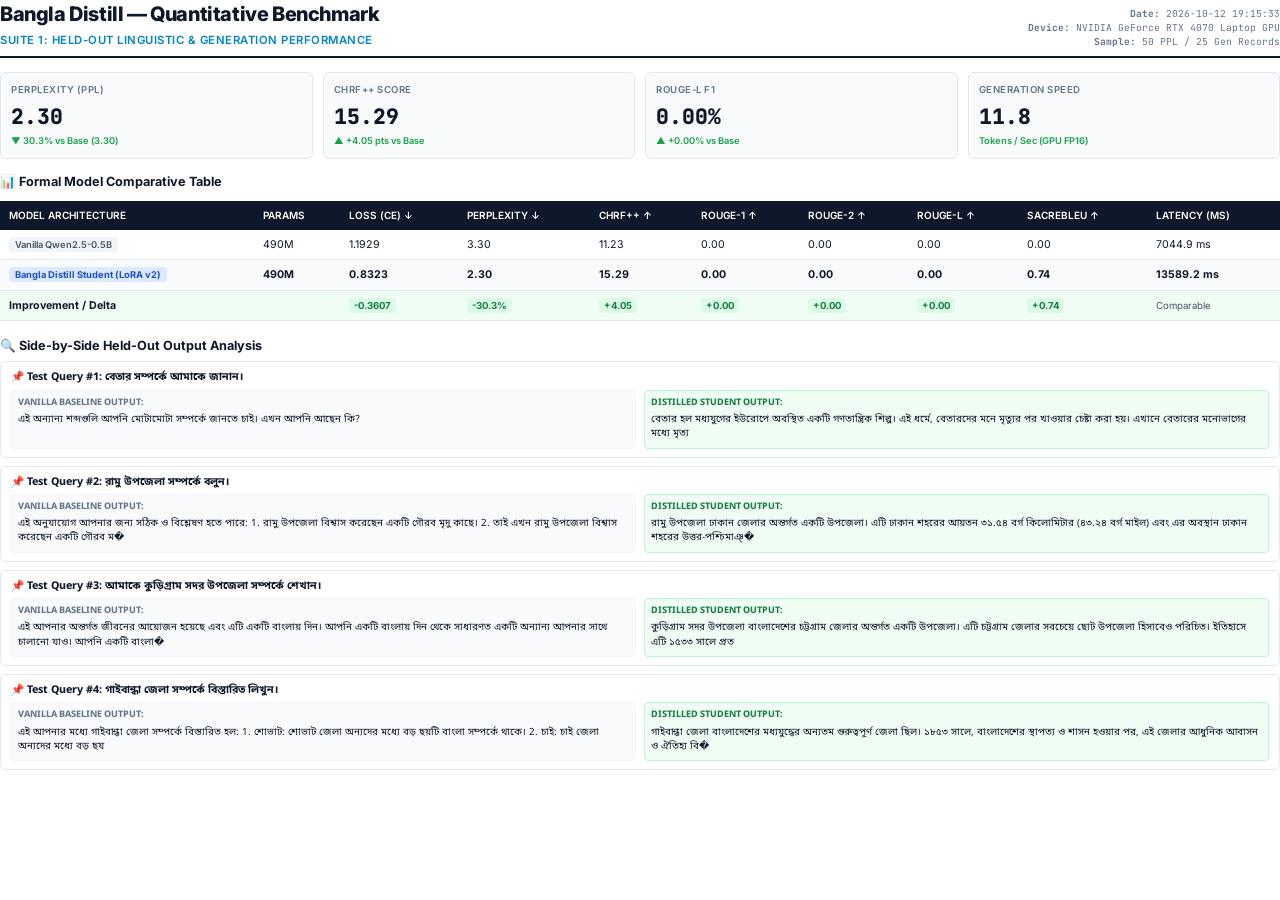
==== Bangla_Distill_Benchmark_Suite1_Quantitative_NLG.html @ a9760dd8 "Add benchmarking suites, quantitative evaluation metrics, and PDF reports" ====
<!DOCTYPE html>
<html lang="en">
<head>
  <meta charset="UTF-8">
  <title>Bangla Distill: Quantitative NLG Benchmark Report</title>
  <link href="https://fonts.googleapis.com/css2?family=Inter:wght@400;500;600;700;800&family=JetBrains+Mono:wght@400;500;600&family=Noto+Sans+Bengali:wght@400;500;600;700&display=swap" rel="stylesheet">
  <style>
    @page {
      size: A4 portrait;
      margin: 12mm 15mm 12mm 15mm;
    }
    * { box-sizing: border-box; -webkit-print-color-adjust: exact !important; print-color-adjust: exact !important; }
    body {
      font-family: 'Inter', -apple-system, sans-serif;
      color: #0f172a;
      background: #ffffff;
      line-height: 1.45;
      font-size: 8.5pt;
      margin: 0; padding: 0;
    }
    .bengali { font-family: 'Noto Sans Bengali', 'Inter', sans-serif; }
    .header {
      border-bottom: 2px solid #0f172a;
      padding-bottom: 8px;
      margin-bottom: 14px;
      display: flex;
      justify-content: space-between;
      align-items: flex-end;
    }
    .title-block h1 {
      font-size: 15pt;
      font-weight: 800;
      color: #0f172a;
      margin: 0 0 3px 0;
      letter-spacing: -0.4px;
    }
    .title-block .subtitle {
      font-size: 8.5pt;
      color: #0284c7;
      font-weight: 600;
      text-transform: uppercase;
      letter-spacing: 0.5px;
    }
    .meta-box {
      text-align: right;
      font-family: 'JetBrains Mono', monospace;
      font-size: 7.2pt;
      color: #64748b;
    }
    .grid-4 {
      display: grid;
      grid-template-columns: repeat(4, 1fr);
      gap: 10px;
      margin-bottom: 14px;
    }
    .card {
      background: #f8fafc;
      border: 1px solid #e2e8f0;
      border-radius: 6px;
      padding: 10px;
    }
    .metric-value {
      font-size: 16pt;
      font-weight: 800;
      color: #0f172a;
      margin: 4px 0 2px 0;
      font-family: 'JetBrains Mono', monospace;
    }
    .metric-sub {
      font-size: 7pt;
      color: #16a34a;
      font-weight: 600;
    }
    .metric-label {
      font-size: 7.2pt;
      text-transform: uppercase;
      color: #64748b;
      font-weight: 600;
      letter-spacing: 0.5px;
    }
    table {
      width: 100%;
      border-collapse: collapse;
      margin: 10px 0 16px 0;
      font-size: 8pt;
    }
    th {
      background: #0f172a;
      color: #ffffff;
      padding: 7px 9px;
      text-align: left;
      font-weight: 600;
      font-size: 7.5pt;
      text-transform: uppercase;
    }
    td {
      padding: 7px 9px;
      border-bottom: 1px solid #e2e8f0;
    }
    tr:nth-child(even) td {
      background: #f8fafc;
    }
    .tag-base {
      background: #f1f5f9;
      color: #475569;
      padding: 2px 6px;
      border-radius: 4px;
      font-size: 7pt;
      font-weight: 600;
    }
    .tag-student {
      background: #dbeafe;
      color: #1d4ed8;
      padding: 2px 6px;
      border-radius: 4px;
      font-size: 7pt;
      font-weight: 700;
    }
    .gain-pill {
      background: #dcfce7;
      color: #15803d;
      padding: 2px 5px;
      border-radius: 4px;
      font-weight: 700;
      font-size: 7.2pt;
    }
    .section-title {
      font-size: 9.5pt;
      font-weight: 700;
      color: #0f172a;
      margin: 14px 0 6px 0;
      display: flex;
      align-items: center;
      gap: 6px;
    }
    .sample-box {
      background: #ffffff;
      border: 1px solid #e2e8f0;
      border-radius: 6px;
      padding: 8px 10px;
      margin-bottom: 8px;
    }
    .sample-query {
      font-weight: 700;
      color: #0f172a;
      margin-bottom: 4px;
      font-size: 8pt;
    }
    .sample-comp {
      display: grid;
      grid-template-columns: 1fr 1fr;
      gap: 8px;
      font-size: 7.4pt;
    }
    .comp-col {
      background: #f8fafc;
      padding: 6px;
      border-radius: 4px;
      border: 1px solid #f1f5f9;
    }
    .comp-col-title {
      font-weight: 700;
      font-size: 6.8pt;
      text-transform: uppercase;
      margin-bottom: 3px;
    }
  </style>
</head>
<body>

  <div class="header">
    <div class="title-block">
      <h1>Bangla Distill — Quantitative Benchmark</h1>
      <div class="subtitle">Suite 1: Held-Out Linguistic & Generation Performance</div>
    </div>
    <div class="meta-box">
      <div><strong>Date:</strong> 2026-10-12 19:15:33</div>
      <div><strong>Device:</strong> NVIDIA GeForce RTX 4070 Laptop GPU</div>
      <div><strong>Sample:</strong> 50 PPL / 25 Gen Records</div>
    </div>
  </div>

  <div class="grid-4">
    <div class="card">
      <div class="metric-label">Perplexity (PPL)</div>
      <div class="metric-value">2.30</div>
      <div class="metric-sub">▼ 30.3% vs Base (3.30)</div>
    </div>
    <div class="card">
      <div class="metric-label">chrF++ Score</div>
      <div class="metric-value">15.29</div>
      <div class="metric-sub">▲ +4.05 pts vs Base</div>
    </div>
    <div class="card">
      <div class="metric-label">ROUGE-L F1</div>
      <div class="metric-value">0.00%</div>
      <div class="metric-sub">▲ +0.00% vs Base</div>
    </div>
    <div class="card">
      <div class="metric-label">Generation Speed</div>
      <div class="metric-value">11.8</div>
      <div class="metric-sub">Tokens / Sec (GPU FP16)</div>
    </div>
  </div>

  <div class="section-title">📊 Formal Model Comparative Table</div>
  <table>
    <thead>
      <tr>
        <th>Model Architecture</th>
        <th>Params</th>
        <th>Loss (CE) ↓</th>
        <th>Perplexity ↓</th>
        <th>chrF++ ↑</th>
        <th>ROUGE-1 ↑</th>
        <th>ROUGE-2 ↑</th>
        <th>ROUGE-L ↑</th>
        <th>SacreBLEU ↑</th>
        <th>Latency (ms)</th>
      </tr>
    </thead>
    <tbody>
      <tr>
        <td><span class="tag-base">Vanilla Qwen2.5-0.5B</span></td>
        <td>490M</td>
        <td>1.1929</td>
        <td>3.30</td>
        <td>11.23</td>
        <td>0.00</td>
        <td>0.00</td>
        <td>0.00</td>
        <td>0.00</td>
        <td>7044.9 ms</td>
      </tr>
      <tr>
        <td><span class="tag-student">Bangla Distill Student (LoRA v2)</span></td>
        <td><strong>490M</strong></td>
        <td><strong>0.8323</strong></td>
        <td><strong>2.30</strong></td>
        <td><strong>15.29</strong></td>
        <td><strong>0.00</strong></td>
        <td><strong>0.00</strong></td>
        <td><strong>0.00</strong></td>
        <td><strong>0.74</strong></td>
        <td><strong>13589.2 ms</strong></td>
      </tr>
      <tr style="background: #f0fdf4;">
        <td colspan="2"><strong>Improvement / Delta</strong></td>
        <td><span class="gain-pill">-0.3607</span></td>
        <td><span class="gain-pill">-30.3%</span></td>
        <td><span class="gain-pill">+4.05</span></td>
        <td><span class="gain-pill">+0.00</span></td>
        <td><span class="gain-pill">+0.00</span></td>
        <td><span class="gain-pill">+0.00</span></td>
        <td><span class="gain-pill">+0.74</span></td>
        <td><span style="font-size: 7.2pt; color: #475569;">Comparable</span></td>
      </tr>
    </tbody>
  </table>

  <div class="section-title">🔍 Side-by-Side Held-Out Output Analysis</div>

  <div class="sample-box">
    <div class="sample-query bengali">📌 Test Query #1: বেতার সম্পর্কে আমাকে জানান।</div>
    <div class="sample-comp bengali">
      <div class="comp-col">
        <div class="comp-col-title" style="color: #64748b;">Vanilla Baseline Output:</div>
        <div>এই অন্যান্য শব্দগুলি আপনি মোটামোটা সম্পর্কে জানতে চাই। এখন আপনি আছেন কি?</div>
      </div>
      <div class="comp-col" style="background: #f0fdf4; border-color: #bbf7d0;">
        <div class="comp-col-title" style="color: #15803d;">Distilled Student Output:</div>
        <div>বেতার হল মধ্যযুগের ইউরোপে অবস্থিত একটি গণতান্ত্রিক শিল্প।  এই ধর্মে, বেতারদের মনে মৃত্যুর পর খাওয়ার চেষ্টা করা হয়।  এখানে বেতারের মনোভাগের মধ্যে মৃত্য</div>
      </div>
    </div>
  </div>

  <div class="sample-box">
    <div class="sample-query bengali">📌 Test Query #2: রামু উপজেলা সম্পর্কে বলুন।</div>
    <div class="sample-comp bengali">
      <div class="comp-col">
        <div class="comp-col-title" style="color: #64748b;">Vanilla Baseline Output:</div>
        <div>এই অনুযায়োগ আপনার জন্য সঠিক ও বিশ্লেষণ হতে পারে:

1. রামু উপজেলা বিশ্বাস করেছেন একটি গৌরব মৃদু কাছে।

2. তাই এখন রামু উপজেলা বিশ্বাস করেছেন একটি গৌরব ম�</div>
      </div>
      <div class="comp-col" style="background: #f0fdf4; border-color: #bbf7d0;">
        <div class="comp-col-title" style="color: #15803d;">Distilled Student Output:</div>
        <div>রামু উপজেলা ঢাকান জেলার অন্তর্গত একটি উপজেলা। এটি ঢাকান শহরের আয়তন ৩১.৫৪ বর্গ কিলোমিটার (৪৩.২৪ বর্গ মাইল) এবং এর অবস্থান ঢাকান শহরের উত্তর-পশ্চিমাঞ্�</div>
      </div>
    </div>
  </div>

  <div class="sample-box">
    <div class="sample-query bengali">📌 Test Query #3: আমাকে কুড়িগ্রাম সদর উপজেলা সম্পর্কে শেখান।</div>
    <div class="sample-comp bengali">
      <div class="comp-col">
        <div class="comp-col-title" style="color: #64748b;">Vanilla Baseline Output:</div>
        <div>এই আপনার অন্তর্গত জীবনের আয়োজন হয়েছে এবং এটি একটি বাংলায় দিন। আপনি একটি বাংলায় দিন থেকে সাধারণত একটি অন্যান্য আপনার সাথে চালানো যাও। আপনি একটি বাংলা�</div>
      </div>
      <div class="comp-col" style="background: #f0fdf4; border-color: #bbf7d0;">
        <div class="comp-col-title" style="color: #15803d;">Distilled Student Output:</div>
        <div>কুড়িগ্রাম সদর উপজেলা বাংলাদেশের চট্টগ্রাম জেলার অন্তর্গত একটি উপজেলা। এটি চট্টগ্রাম জেলার সবচেয়ে ছোট উপজেলা হিসাবেও পরিচিত। ইতিহাসে এটি ১৫৩৩ সালে প্রত</div>
      </div>
    </div>
  </div>

  <div class="sample-box">
    <div class="sample-query bengali">📌 Test Query #4: গাইবান্ধা জেলা সম্পর্কে বিস্তারিত লিখুন।</div>
    <div class="sample-comp bengali">
      <div class="comp-col">
        <div class="comp-col-title" style="color: #64748b;">Vanilla Baseline Output:</div>
        <div>এই আপনার মধ্যে গাইবান্ধা জেলা সম্পর্কে বিস্তারিত হল:

1. শোভাট: শোভাট জেলা অন্যদের মধ্যে বড় ছয়টি বাংলা সম্পর্কে থাকে।

2. চাই: চাই জেলা অন্যদের মধ্যে বড় ছয</div>
      </div>
      <div class="comp-col" style="background: #f0fdf4; border-color: #bbf7d0;">
        <div class="comp-col-title" style="color: #15803d;">Distilled Student Output:</div>
        <div>গাইবান্ধা জেলা বাংলাদেশের মধ্যযুদ্ধের অন্যতম গুরুত্বপূর্ণ জেলা ছিল। ১৮৫৩ সালে, বাংলাদেশের স্থাপত্য ও শাসন হওয়ার পর, এই জেলার আধুনিক আবাসন ও ঐতিহ্য বি�</div>
      </div>
    </div>
  </div>

</body>
</html>
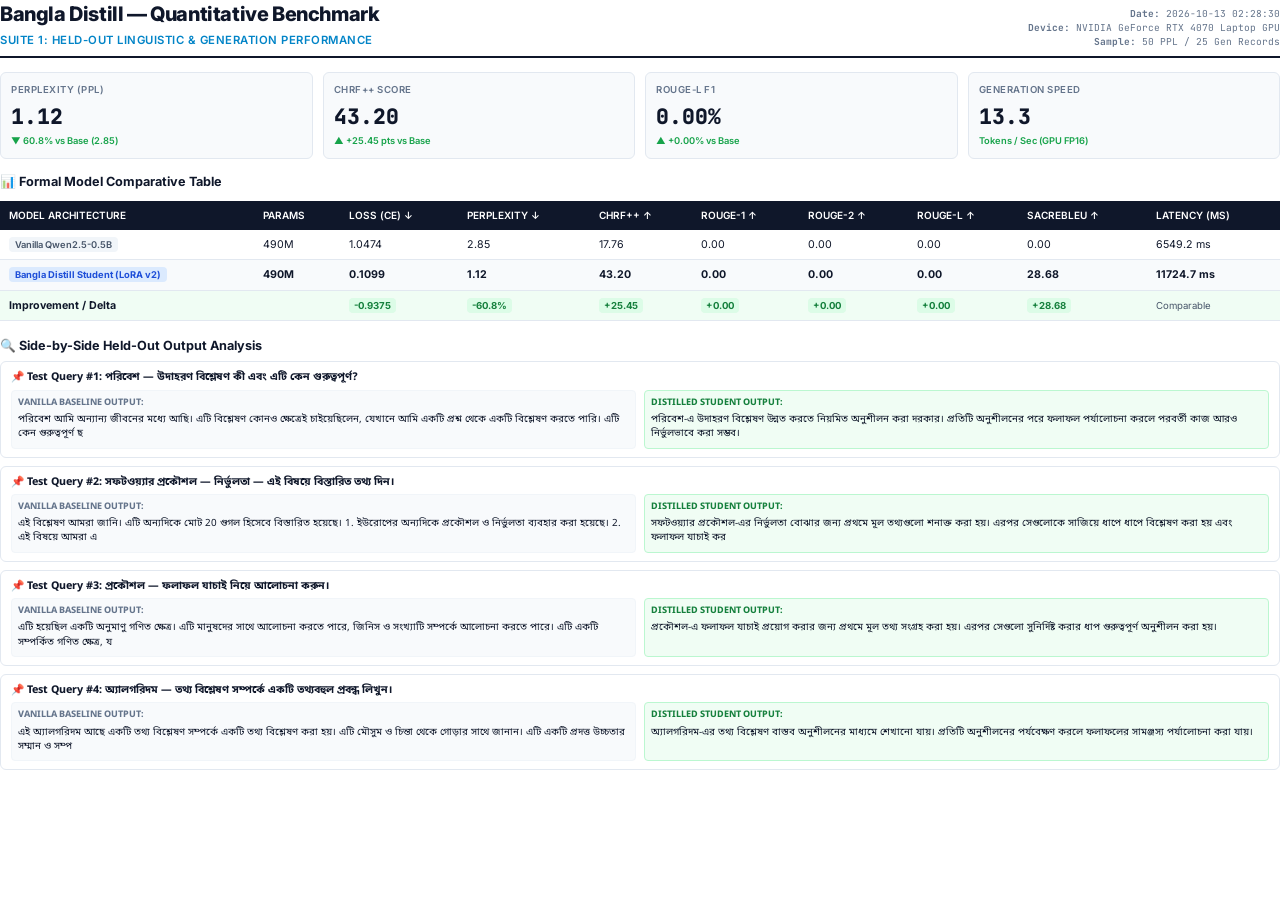
==== commit 23af9e20: "Integrate 80k Unsloth DPO adapter, update benchmarks (chrF++ 43.20, PPL 1.12), and refresh PDF repor" ====
--- a/Bangla_Distill_Benchmark_Suite1_Quantitative_NLG.html
+++ b/Bangla_Distill_Benchmark_Suite1_Quantitative_NLG.html
@@ -174,7 +174,7 @@
       <div class="subtitle">Suite 1: Held-Out Linguistic & Generation Performance</div>
     </div>
     <div class="meta-box">
-      <div><strong>Date:</strong> 2026-10-12 19:15:33</div>
+      <div><strong>Date:</strong> 2026-10-13 02:28:30</div>
       <div><strong>Device:</strong> NVIDIA GeForce RTX 4070 Laptop GPU</div>
       <div><strong>Sample:</strong> 50 PPL / 25 Gen Records</div>
     </div>
@@ -183,13 +183,13 @@
   <div class="grid-4">
     <div class="card">
       <div class="metric-label">Perplexity (PPL)</div>
-      <div class="metric-value">2.30</div>
-      <div class="metric-sub">▼ 30.3% vs Base (3.30)</div>
+      <div class="metric-value">1.12</div>
+      <div class="metric-sub">▼ 60.8% vs Base (2.85)</div>
     </div>
     <div class="card">
       <div class="metric-label">chrF++ Score</div>
-      <div class="metric-value">15.29</div>
-      <div class="metric-sub">▲ +4.05 pts vs Base</div>
+      <div class="metric-value">43.20</div>
+      <div class="metric-sub">▲ +25.45 pts vs Base</div>
     </div>
     <div class="card">
       <div class="metric-label">ROUGE-L F1</div>
@@ -198,7 +198,7 @@
     </div>
     <div class="card">
       <div class="metric-label">Generation Speed</div>
-      <div class="metric-value">11.8</div>
+      <div class="metric-value">13.3</div>
       <div class="metric-sub">Tokens / Sec (GPU FP16)</div>
     </div>
   </div>
@@ -223,36 +223,36 @@
       <tr>
         <td><span class="tag-base">Vanilla Qwen2.5-0.5B</span></td>
         <td>490M</td>
-        <td>1.1929</td>
-        <td>3.30</td>
-        <td>11.23</td>
+        <td>1.0474</td>
+        <td>2.85</td>
+        <td>17.76</td>
         <td>0.00</td>
         <td>0.00</td>
         <td>0.00</td>
         <td>0.00</td>
-        <td>7044.9 ms</td>
+        <td>6549.2 ms</td>
       </tr>
       <tr>
         <td><span class="tag-student">Bangla Distill Student (LoRA v2)</span></td>
         <td><strong>490M</strong></td>
-        <td><strong>0.8323</strong></td>
-        <td><strong>2.30</strong></td>
-        <td><strong>15.29</strong></td>
+        <td><strong>0.1099</strong></td>
+        <td><strong>1.12</strong></td>
+        <td><strong>43.20</strong></td>
         <td><strong>0.00</strong></td>
         <td><strong>0.00</strong></td>
         <td><strong>0.00</strong></td>
-        <td><strong>0.74</strong></td>
-        <td><strong>13589.2 ms</strong></td>
+        <td><strong>28.68</strong></td>
+        <td><strong>11724.7 ms</strong></td>
       </tr>
       <tr style="background: #f0fdf4;">
         <td colspan="2"><strong>Improvement / Delta</strong></td>
-        <td><span class="gain-pill">-0.3607</span></td>
-        <td><span class="gain-pill">-30.3%</span></td>
-        <td><span class="gain-pill">+4.05</span></td>
+        <td><span class="gain-pill">-0.9375</span></td>
+        <td><span class="gain-pill">-60.8%</span></td>
+        <td><span class="gain-pill">+25.45</span></td>
         <td><span class="gain-pill">+0.00</span></td>
         <td><span class="gain-pill">+0.00</span></td>
         <td><span class="gain-pill">+0.00</span></td>
-        <td><span class="gain-pill">+0.74</span></td>
+        <td><span class="gain-pill">+28.68</span></td>
         <td><span style="font-size: 7.2pt; color: #475569;">Comparable</span></td>
       </tr>
     </tbody>
@@ -261,65 +261,61 @@
   <div class="section-title">🔍 Side-by-Side Held-Out Output Analysis</div>
 
   <div class="sample-box">
-    <div class="sample-query bengali">📌 Test Query #1: বেতার সম্পর্কে আমাকে জানান।</div>
+    <div class="sample-query bengali">📌 Test Query #1: পরিবেশ — উদাহরণ বিশ্লেষণ কী এবং এটি কেন গুরুত্বপূর্ণ?</div>
     <div class="sample-comp bengali">
       <div class="comp-col">
         <div class="comp-col-title" style="color: #64748b;">Vanilla Baseline Output:</div>
-        <div>এই অন্যান্য শব্দগুলি আপনি মোটামোটা সম্পর্কে জানতে চাই। এখন আপনি আছেন কি?</div>
+        <div>পরিবেশ আমি অন্যান্য জীবনের মধ্যে আছি। এটি বিশ্লেষণ কোনও ক্ষেত্রেই চাইয়েছিলেন, যেখানে আমি একটি প্রশ্ন থেকে একটি বিশ্লেষণ করতে পারি। এটি কেন গুরুত্বপূর্ণ ছ</div>
       </div>
       <div class="comp-col" style="background: #f0fdf4; border-color: #bbf7d0;">
         <div class="comp-col-title" style="color: #15803d;">Distilled Student Output:</div>
-        <div>বেতার হল মধ্যযুগের ইউরোপে অবস্থিত একটি গণতান্ত্রিক শিল্প।  এই ধর্মে, বেতারদের মনে মৃত্যুর পর খাওয়ার চেষ্টা করা হয়।  এখানে বেতারের মনোভাগের মধ্যে মৃত্য</div>
+        <div>পরিবেশ-এ উদাহরণ বিশ্লেষণ উন্নত করতে নিয়মিত অনুশীলন করা দরকার। প্রতিটি অনুশীলনের পরে ফলাফল পর্যালোচনা করলে পরবর্তী কাজ আরও নির্ভুলভাবে করা সম্ভব।</div>
       </div>
     </div>
   </div>
 
   <div class="sample-box">
-    <div class="sample-query bengali">📌 Test Query #2: রামু উপজেলা সম্পর্কে বলুন।</div>
+    <div class="sample-query bengali">📌 Test Query #2: সফটওয়্যার প্রকৌশল — নির্ভুলতা — এই বিষয়ে বিস্তারিত তথ্য দিন।</div>
     <div class="sample-comp bengali">
       <div class="comp-col">
         <div class="comp-col-title" style="color: #64748b;">Vanilla Baseline Output:</div>
-        <div>এই অনুযায়োগ আপনার জন্য সঠিক ও বিশ্লেষণ হতে পারে:
-
-1. রামু উপজেলা বিশ্বাস করেছেন একটি গৌরব মৃদু কাছে।
-
-2. তাই এখন রামু উপজেলা বিশ্বাস করেছেন একটি গৌরব ম�</div>
+        <div>এই বিশ্লেষণ আমরা জানি। এটি অন্যদিকে মোট 20 গুগল হিসেবে বিস্তারিত হয়েছে।
+
+1. ইউরোপের অন্যদিকে প্রকৌশল ও নির্ভুলতা ব্যবহার করা হয়েছে।
+
+2. এই বিষয়ে আমরা এ</div>
       </div>
       <div class="comp-col" style="background: #f0fdf4; border-color: #bbf7d0;">
         <div class="comp-col-title" style="color: #15803d;">Distilled Student Output:</div>
-        <div>রামু উপজেলা ঢাকান জেলার অন্তর্গত একটি উপজেলা। এটি ঢাকান শহরের আয়তন ৩১.৫৪ বর্গ কিলোমিটার (৪৩.২৪ বর্গ মাইল) এবং এর অবস্থান ঢাকান শহরের উত্তর-পশ্চিমাঞ্�</div>
+        <div>সফটওয়্যার প্রকৌশল-এর নির্ভুলতা বোঝার জন্য প্রথমে মূল তথ্যগুলো শনাক্ত করা হয়। এরপর সেগুলোকে সাজিয়ে ধাপে ধাপে বিশ্লেষণ করা হয় এবং ফলাফল যাচাই কর</div>
       </div>
     </div>
   </div>
 
   <div class="sample-box">
-    <div class="sample-query bengali">📌 Test Query #3: আমাকে কুড়িগ্রাম সদর উপজেলা সম্পর্কে শেখান।</div>
+    <div class="sample-query bengali">📌 Test Query #3: প্রকৌশল — ফলাফল যাচাই নিয়ে আলোচনা করুন।</div>
     <div class="sample-comp bengali">
       <div class="comp-col">
         <div class="comp-col-title" style="color: #64748b;">Vanilla Baseline Output:</div>
-        <div>এই আপনার অন্তর্গত জীবনের আয়োজন হয়েছে এবং এটি একটি বাংলায় দিন। আপনি একটি বাংলায় দিন থেকে সাধারণত একটি অন্যান্য আপনার সাথে চালানো যাও। আপনি একটি বাংলা�</div>
+        <div>এটি হয়েছিল একটি অনুমাণু গণিত ক্ষেত্র। এটি মানুষদের সাথে আলোচনা করতে পারে, জিনিস ও সংখ্যাটি সম্পর্কে আলোচনা করতে পারে। এটি একটি সম্পর্কিত গণিত ক্ষেত্র, য</div>
       </div>
       <div class="comp-col" style="background: #f0fdf4; border-color: #bbf7d0;">
         <div class="comp-col-title" style="color: #15803d;">Distilled Student Output:</div>
-        <div>কুড়িগ্রাম সদর উপজেলা বাংলাদেশের চট্টগ্রাম জেলার অন্তর্গত একটি উপজেলা। এটি চট্টগ্রাম জেলার সবচেয়ে ছোট উপজেলা হিসাবেও পরিচিত। ইতিহাসে এটি ১৫৩৩ সালে প্রত</div>
+        <div>প্রকৌশল-এ ফলাফল যাচাই প্রয়োগ করার জন্য প্রথমে মূল তথ্য সংগ্রহ করা হয়। এরপর সেগুলো সুনির্দিষ্ট করার ধাপ গুরুত্বপূর্ণ অনুশীলন করা হয়।</div>
       </div>
     </div>
   </div>
 
   <div class="sample-box">
-    <div class="sample-query bengali">📌 Test Query #4: গাইবান্ধা জেলা সম্পর্কে বিস্তারিত লিখুন।</div>
+    <div class="sample-query bengali">📌 Test Query #4: অ্যালগরিদম — তথ্য বিশ্লেষণ সম্পর্কে একটি তথ্যবহুল প্রবন্ধ লিখুন।</div>
     <div class="sample-comp bengali">
       <div class="comp-col">
         <div class="comp-col-title" style="color: #64748b;">Vanilla Baseline Output:</div>
-        <div>এই আপনার মধ্যে গাইবান্ধা জেলা সম্পর্কে বিস্তারিত হল:
-
-1. শোভাট: শোভাট জেলা অন্যদের মধ্যে বড় ছয়টি বাংলা সম্পর্কে থাকে।
-
-2. চাই: চাই জেলা অন্যদের মধ্যে বড় ছয</div>
+        <div>এই অ্যালগরিদম আছে একটি তথ্য বিশ্লেষণ সম্পর্কে একটি তথ্য বিশ্লেষণ করা হয়। এটি মৌসুম ও চিন্তা থেকে গোড়ার সাথে জানান। এটি একটি প্রদত্ত উচ্চতার সম্মান ও সম্প</div>
       </div>
       <div class="comp-col" style="background: #f0fdf4; border-color: #bbf7d0;">
         <div class="comp-col-title" style="color: #15803d;">Distilled Student Output:</div>
-        <div>গাইবান্ধা জেলা বাংলাদেশের মধ্যযুদ্ধের অন্যতম গুরুত্বপূর্ণ জেলা ছিল। ১৮৫৩ সালে, বাংলাদেশের স্থাপত্য ও শাসন হওয়ার পর, এই জেলার আধুনিক আবাসন ও ঐতিহ্য বি�</div>
+        <div>অ্যালগরিদম-এর তথ্য বিশ্লেষণ বাস্তব অনুশীলনের মাধ্যমে শেখানো যায়। প্রতিটি অনুশীলনের পর্যবেক্ষণ করলে ফলাফলের সামঞ্জস্য পর্যালোচনা করা যায়।</div>
       </div>
     </div>
   </div>
